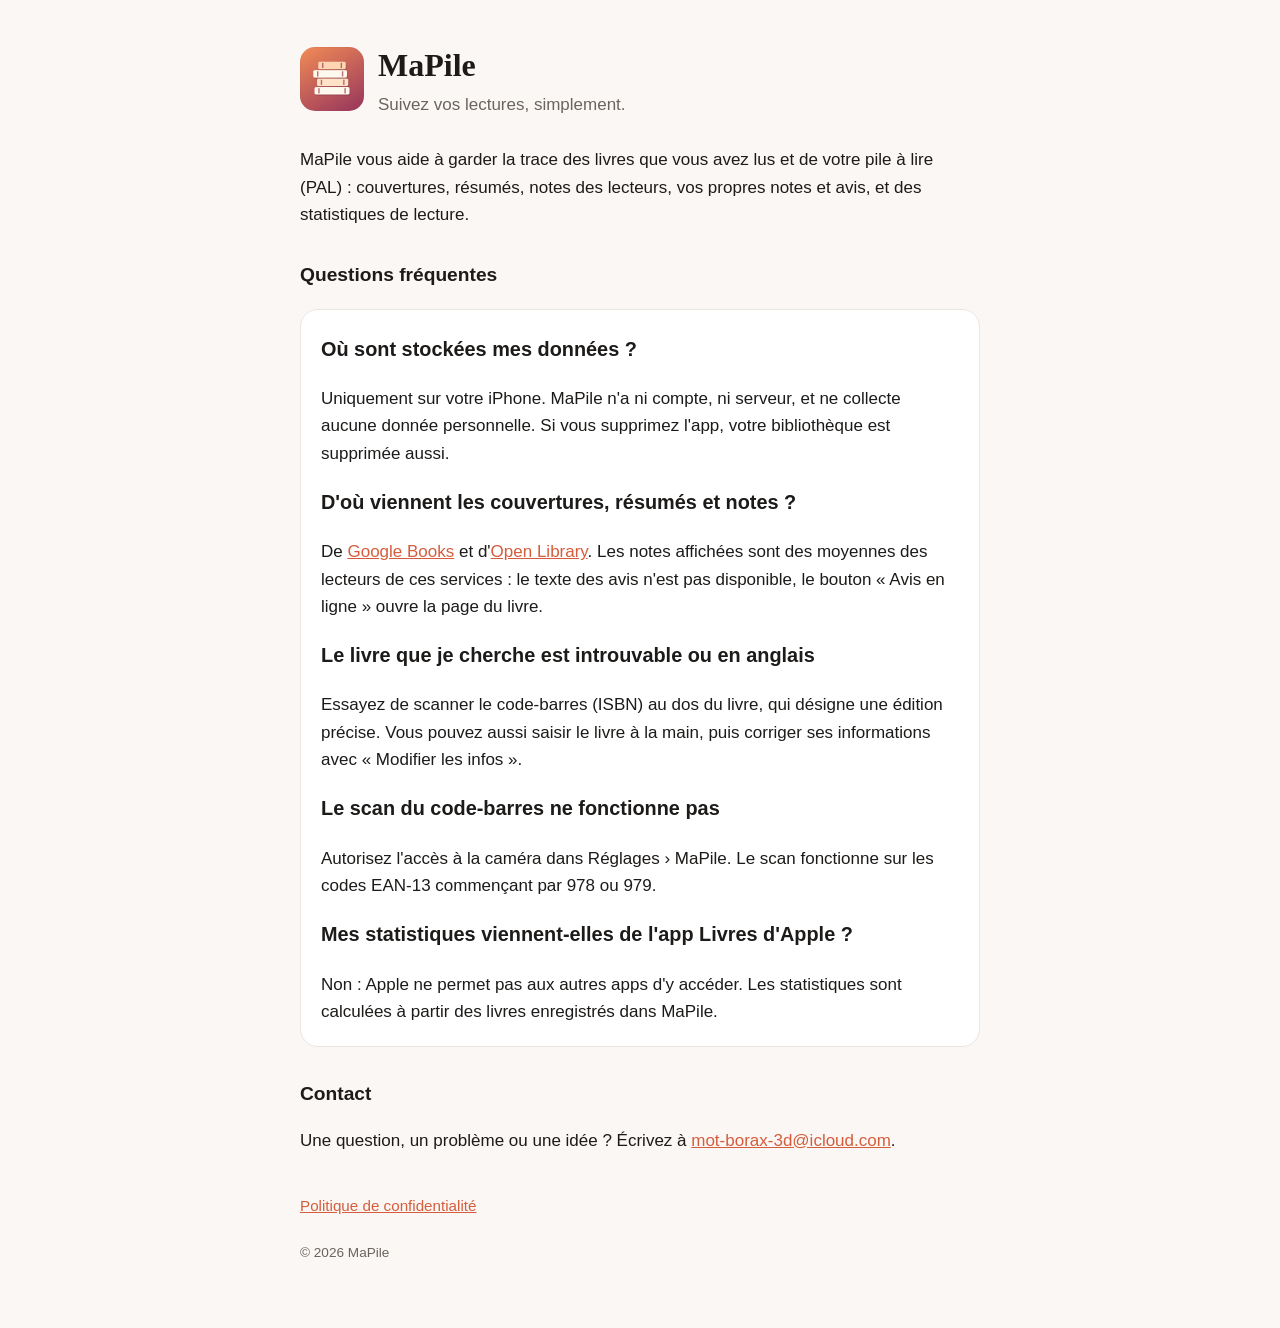
==== index.html @ 5e0159cb "Site MaPile : assistance et politique de confidentialité" ====
<!doctype html>
<html lang="fr">
<head>
<meta charset="utf-8">
<meta name="viewport" content="width=device-width, initial-scale=1">
<title>MaPile – Assistance</title>
<meta name="description" content="MaPile, l'app iPhone pour suivre vos lectures : livres lus, pile à lire, notes, avis et statistiques.">
<link rel="stylesheet" href="style.css">
</head>
<body>
<main>
  <header>
    <img src="icon.png" alt="Icône de MaPile">
    <div><h1>MaPile</h1><p class="sub">Suivez vos lectures, simplement.</p></div>
  </header>

  <p>MaPile vous aide à garder la trace des livres que vous avez lus et de votre pile à lire (PAL) : couvertures, résumés, notes des lecteurs, vos propres notes et avis, et des statistiques de lecture.</p>

  <h2>Questions fréquentes</h2>
  <div class="card">
    <h3>Où sont stockées mes données ?</h3>
    <p>Uniquement sur votre iPhone. MaPile n'a ni compte, ni serveur, et ne collecte aucune donnée personnelle. Si vous supprimez l'app, votre bibliothèque est supprimée aussi.</p>
    <h3>D'où viennent les couvertures, résumés et notes ?</h3>
    <p>De <a href="https://books.google.com">Google Books</a> et d'<a href="https://openlibrary.org">Open Library</a>. Les notes affichées sont des moyennes des lecteurs de ces services : le texte des avis n'est pas disponible, le bouton « Avis en ligne » ouvre la page du livre.</p>
    <h3>Le livre que je cherche est introuvable ou en anglais</h3>
    <p>Essayez de scanner le code-barres (ISBN) au dos du livre, qui désigne une édition précise. Vous pouvez aussi saisir le livre à la main, puis corriger ses informations avec « Modifier les infos ».</p>
    <h3>Le scan du code-barres ne fonctionne pas</h3>
    <p>Autorisez l'accès à la caméra dans Réglages › MaPile. Le scan fonctionne sur les codes EAN-13 commençant par 978 ou 979.</p>
    <h3>Mes statistiques viennent-elles de l'app Livres d'Apple ?</h3>
    <p>Non : Apple ne permet pas aux autres apps d'y accéder. Les statistiques sont calculées à partir des livres enregistrés dans MaPile.</p>
  </div>

  <h2>Contact</h2>
  <p>Une question, un problème ou une idée ? Écrivez à <a href="mailto:mot-borax-3d@icloud.com">mot-borax-3d@icloud.com</a>.</p>

  <nav><a href="confidentialite.html">Politique de confidentialité</a></nav>
  <footer>© 2026 MaPile</footer>
</main>
</body>
</html>
---- style.css ----
:root { --bg:#faf7f4; --fg:#1d1b19; --muted:#6b645e; --accent:#d55d3c; --card:#ffffff; --line:#ece6e0; }
@media (prefers-color-scheme: dark) { :root { --bg:#141210; --fg:#f3eee9; --muted:#a59d96; --accent:#f48160; --card:#1f1c19; --line:#2e2a26; } }
* { box-sizing:border-box; }
body { margin:0; background:var(--bg); color:var(--fg); font:17px/1.6 -apple-system,BlinkMacSystemFont,"Segoe UI",Roboto,sans-serif; }
main { max-width:720px; margin:0 auto; padding:40px 20px 64px; }
header { display:flex; align-items:center; gap:14px; margin-bottom:28px; }
header img { width:64px; height:64px; border-radius:15px; }
h1 { font-family:Georgia,"New York",serif; font-size:2rem; margin:0; }
h2 { font-size:1.2rem; margin:32px 0 8px; }
.sub { color:var(--muted); margin:0; }
.card { background:var(--card); border:1px solid var(--line); border-radius:18px; padding:4px 20px; margin:18px 0; }
a { color:var(--accent); }
nav { display:flex; gap:18px; margin-top:40px; font-size:.95rem; }
footer { color:var(--muted); font-size:.85rem; margin-top:24px; }
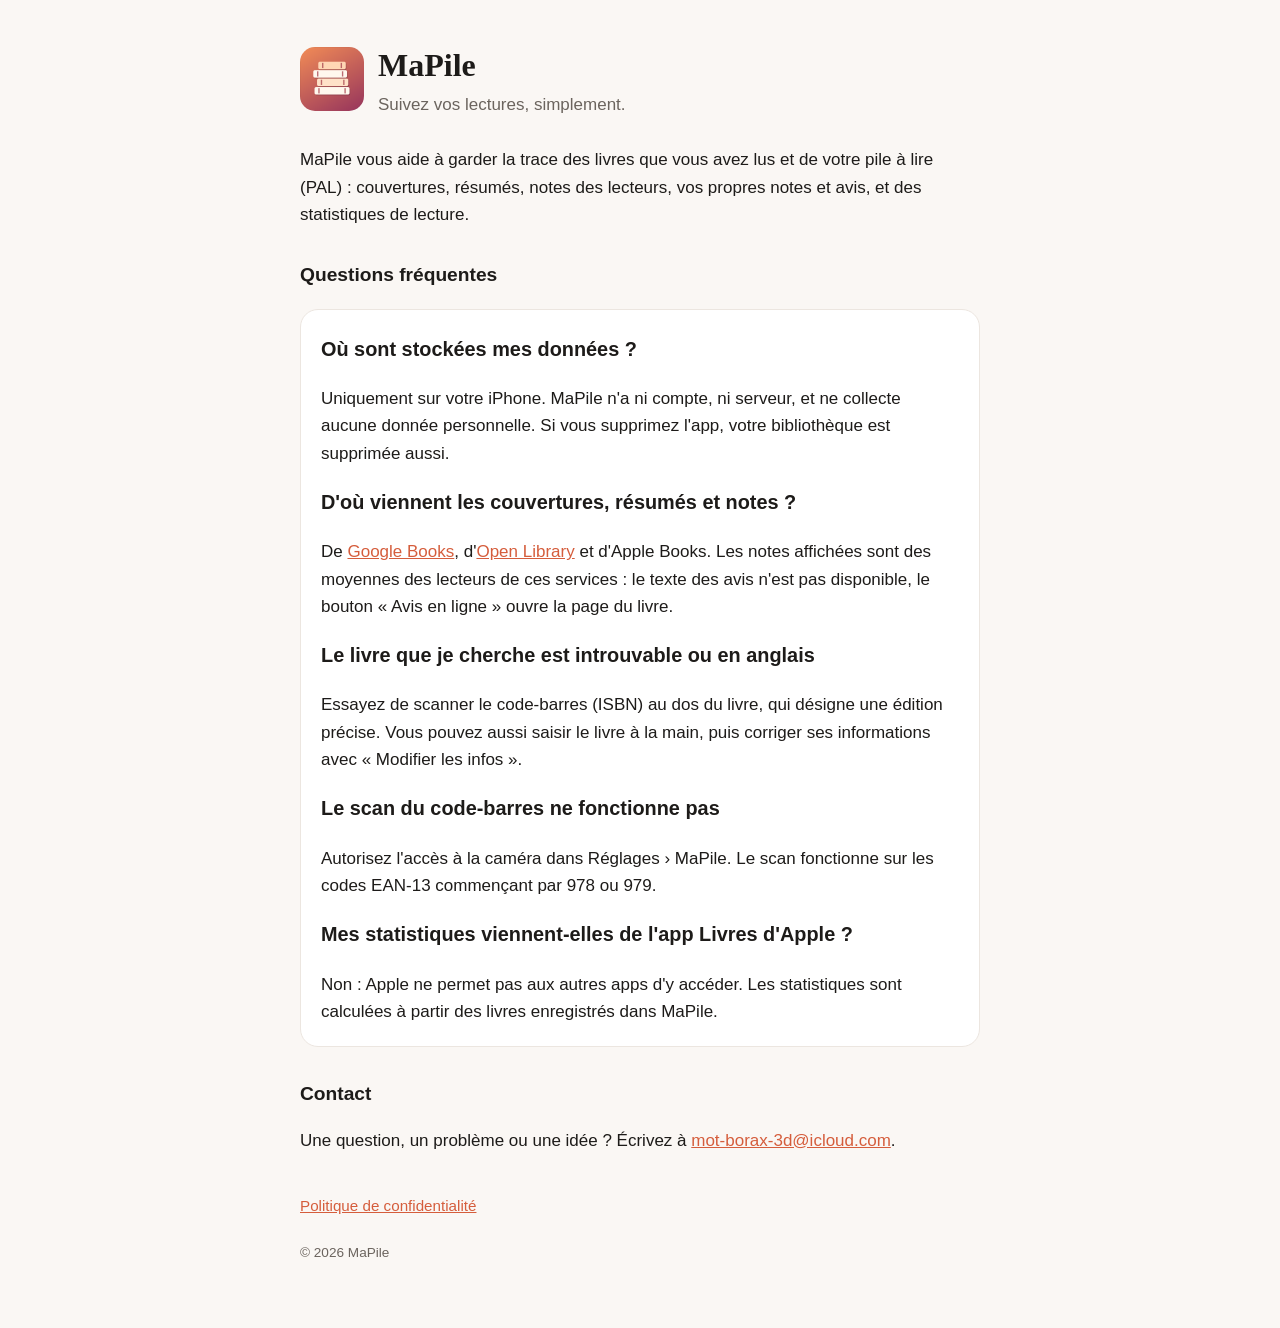
==== commit 688d4eb2: "Ajout d'Apple Books comme source d'informations" ====
--- a/index.html
+++ b/index.html
@@ -21,7 +21,7 @@
     <h3>Où sont stockées mes données ?</h3>
     <p>Uniquement sur votre iPhone. MaPile n'a ni compte, ni serveur, et ne collecte aucune donnée personnelle. Si vous supprimez l'app, votre bibliothèque est supprimée aussi.</p>
     <h3>D'où viennent les couvertures, résumés et notes ?</h3>
-    <p>De <a href="https://books.google.com">Google Books</a> et d'<a href="https://openlibrary.org">Open Library</a>. Les notes affichées sont des moyennes des lecteurs de ces services : le texte des avis n'est pas disponible, le bouton « Avis en ligne » ouvre la page du livre.</p>
+    <p>De <a href="https://books.google.com">Google Books</a>, d'<a href="https://openlibrary.org">Open Library</a> et d'Apple Books. Les notes affichées sont des moyennes des lecteurs de ces services : le texte des avis n'est pas disponible, le bouton « Avis en ligne » ouvre la page du livre.</p>
     <h3>Le livre que je cherche est introuvable ou en anglais</h3>
     <p>Essayez de scanner le code-barres (ISBN) au dos du livre, qui désigne une édition précise. Vous pouvez aussi saisir le livre à la main, puis corriger ses informations avec « Modifier les infos ».</p>
     <h3>Le scan du code-barres ne fonctionne pas</h3>
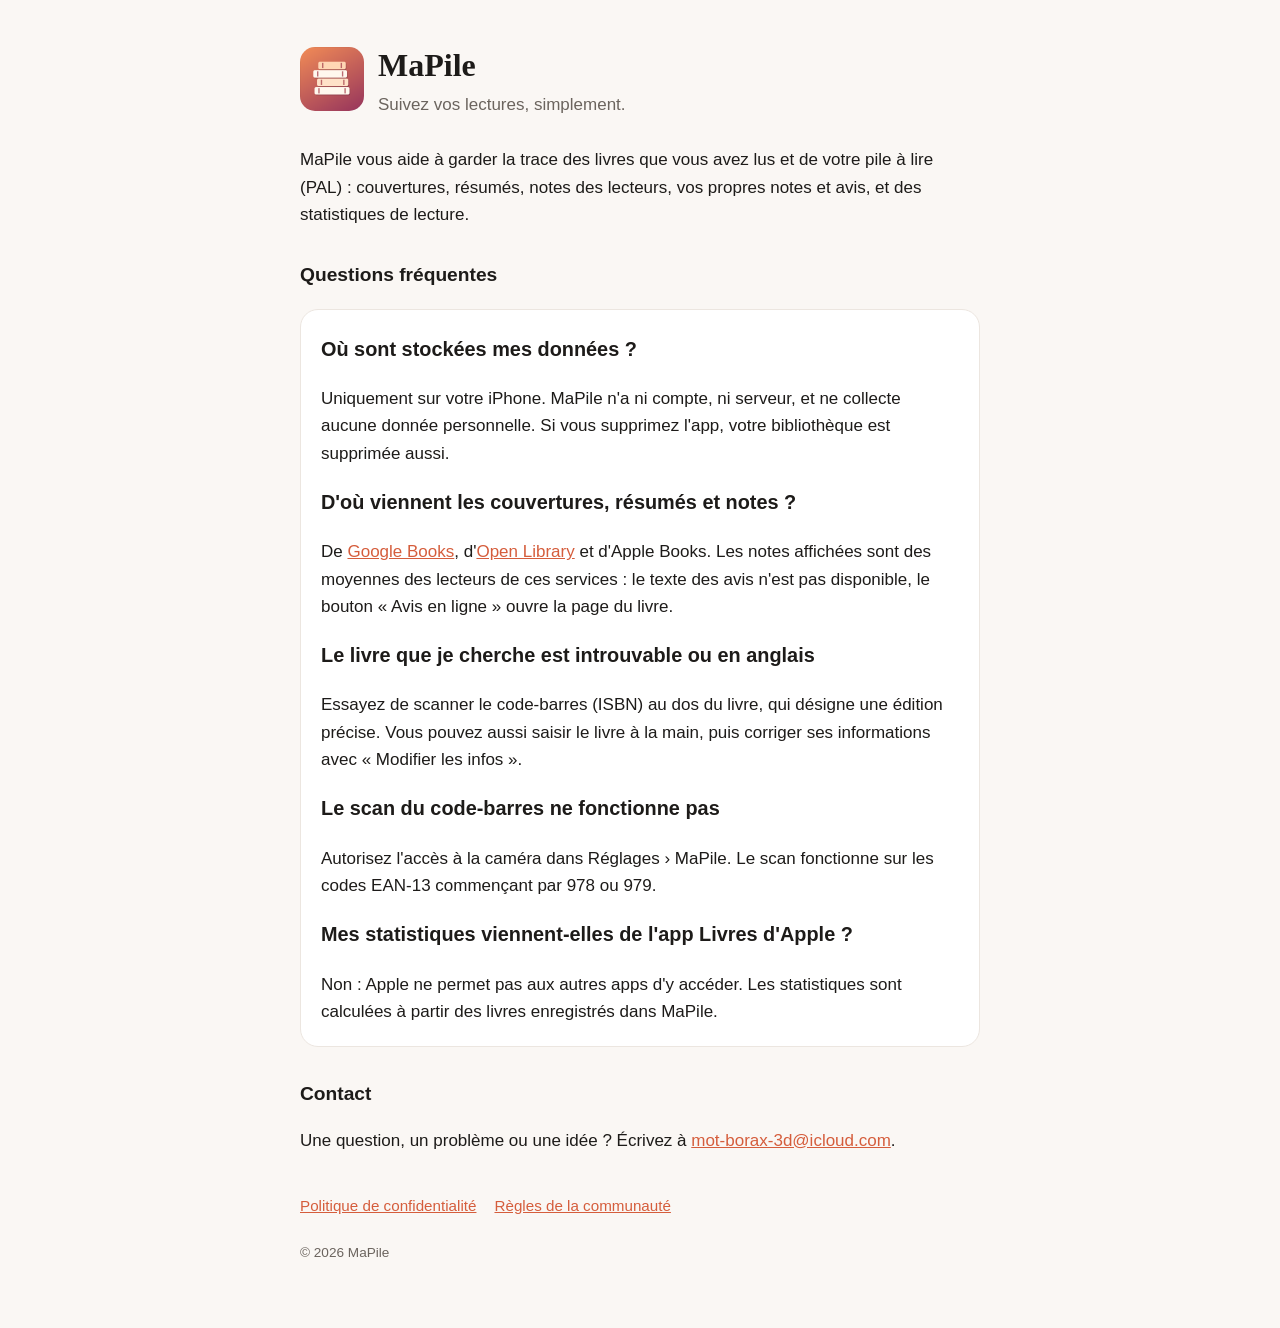
==== commit 5f37e440: "Règles de la communauté et confidentialité : Les avis MaPile" ====
--- a/index.html
+++ b/index.html
@@ -33,7 +33,7 @@
   <h2>Contact</h2>
   <p>Une question, un problème ou une idée ? Écrivez à <a href="mailto:mot-borax-3d@icloud.com">mot-borax-3d@icloud.com</a>.</p>
 
-  <nav><a href="confidentialite.html">Politique de confidentialité</a></nav>
+  <nav><a href="confidentialite.html">Politique de confidentialité</a><a href="regles.html">Règles de la communauté</a></nav>
   <footer>© 2026 MaPile</footer>
 </main>
 </body>
